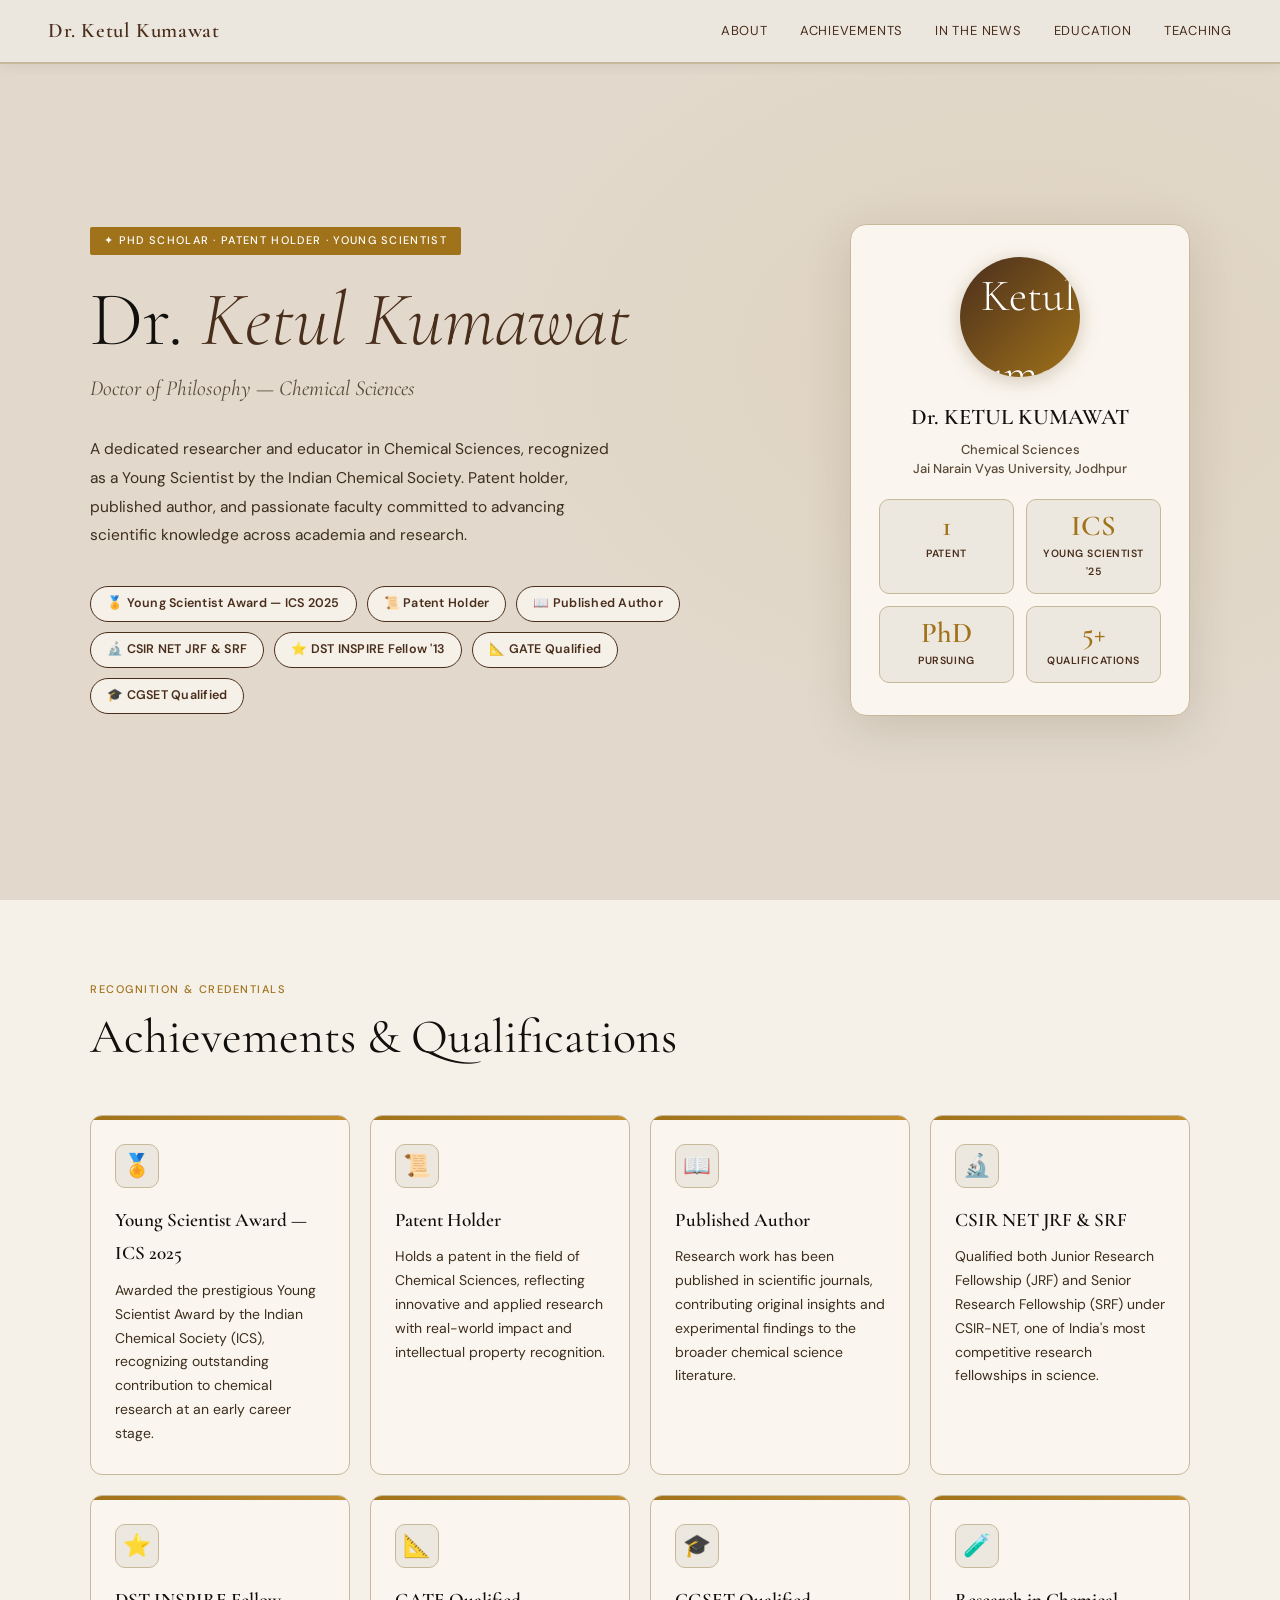
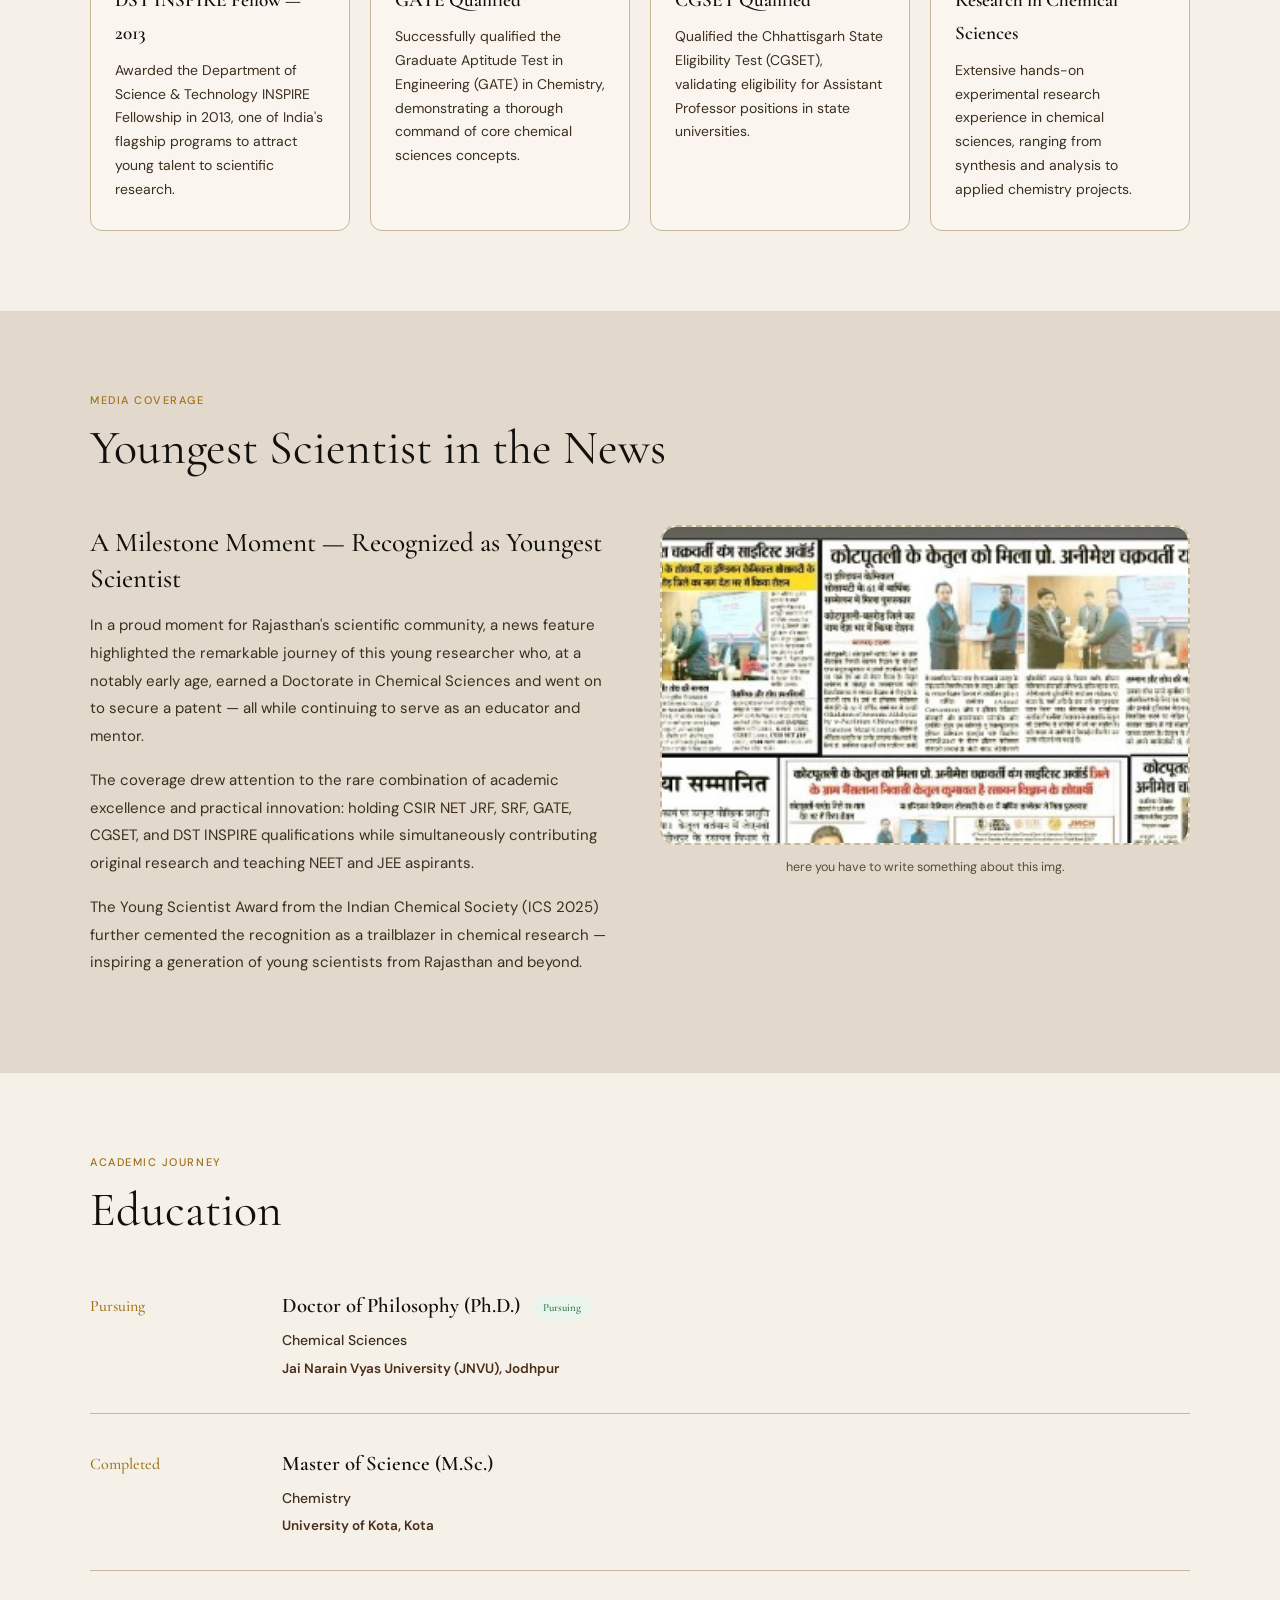
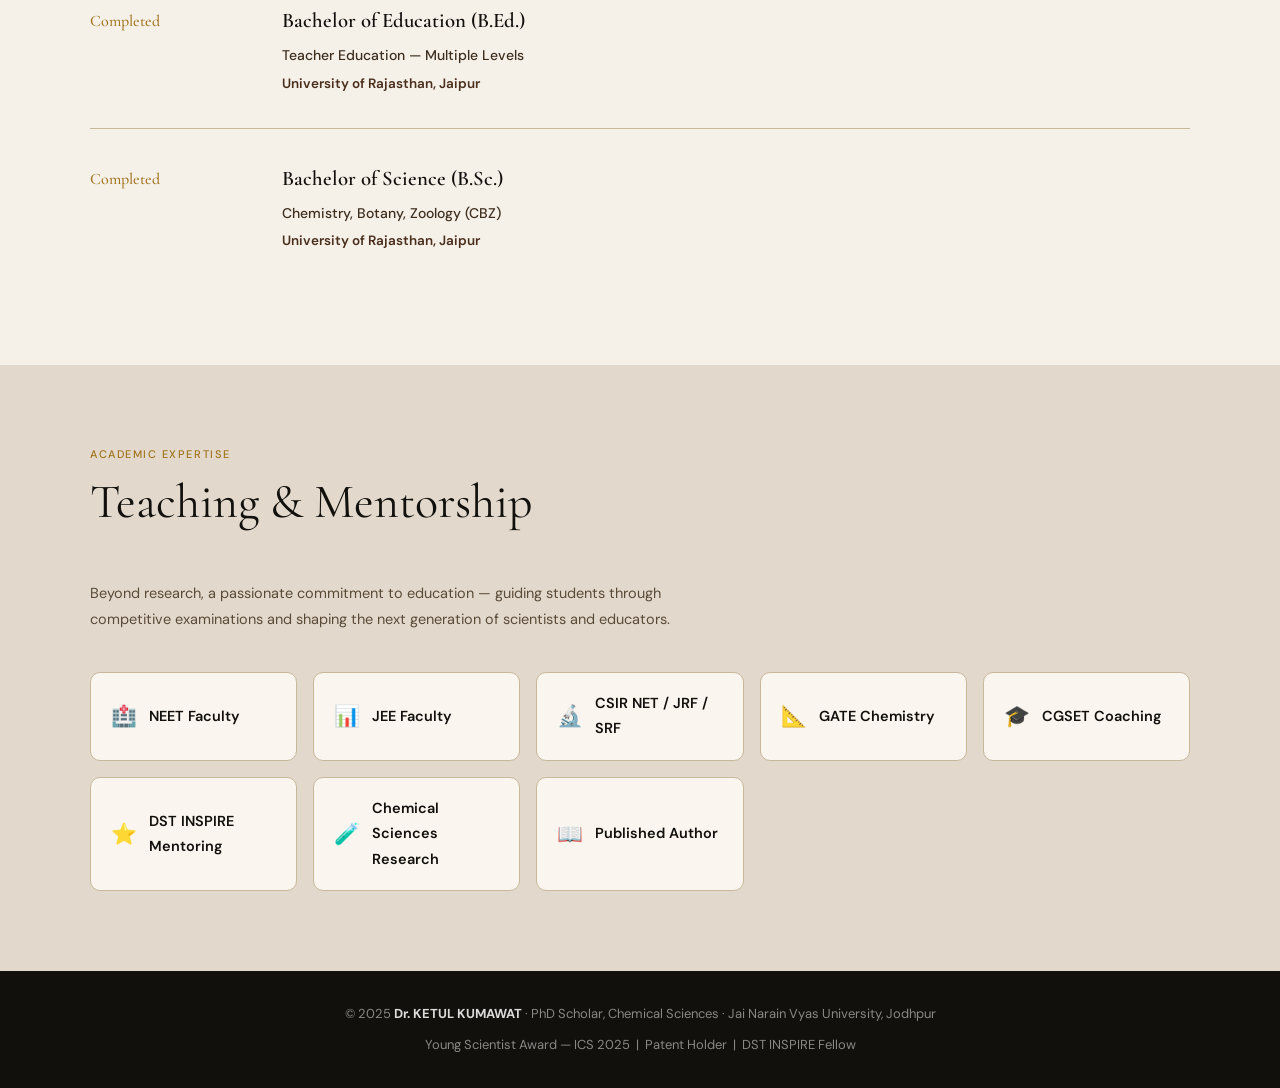
==== index.html @ 77e40ed6 "file name changed" ====
<!DOCTYPE html>
<html lang="en">

<head>
  <meta charset="UTF-8" />
  <meta name="viewport" content="width=device-width, initial-scale=1.0" />
  <title>Dr. — Chemical Sciences</title>
  <link
    href="https://fonts.googleapis.com/css2?family=Cormorant+Garamond:ital,wght@0,300;0,400;0,500;0,600;1,300;1,400&family=DM+Sans:wght@300;400;500&display=swap"
    rel="stylesheet" />

  <link rel="stylesheet" href="style.css" class="css">
</head>

<body>

  <!-- NAV -->
  <nav>
    <div class="nav-logo">Dr. Ketul Kumawat</div>
    <ul class="nav-links">
      <li><a href="#about">About</a></li>
      <li><a href="#achievements">Achievements</a></li>
      <li><a href="#news">In the News</a></li>
      <li><a href="#education">Education</a></li>
      <li><a href="#teaching">Teaching</a></li>
    </ul>
  </nav>

  <!-- HERO -->
  <section class="hero" id="about">
    <div class="hero-inner">
      <div class="hero-text">
        <div class="hero-tag">✦ PhD Scholar · Patent Holder · Young Scientist</div>
        <h1 class="hero-name">Dr. <em>Ketul Kumawat</em></h1>
        <p class="hero-title">Doctor of Philosophy — Chemical Sciences</p>
        <p class="hero-desc">
          A dedicated researcher and educator in Chemical Sciences, recognized as a Young Scientist by the Indian
          Chemical Society.
          Patent holder, published author, and passionate faculty committed to advancing scientific knowledge across
          academia and research.
        </p>
        <div class="hero-badges">
          <span class="badge">🏅 Young Scientist Award — ICS 2025</span>
          <span class="badge">📜 Patent Holder</span>
          <span class="badge">📖 Published Author</span>
          <span class="badge">🔬 CSIR NET JRF & SRF</span>
          <span class="badge">⭐ DST INSPIRE Fellow '13</span>
          <span class="badge">📐 GATE Qualified</span>
          <span class="badge">🎓 CGSET Qualified</span>
        </div>
      </div>
      <div class="hero-card">
        <div class="avatar">
          <img class="face"
            src="https://encrypted-tbn0.gstatic.com/images?q=tbn:ANd9GcQNVI7i08W32ofHFWlxA7TlrNa9ue1hjl65UQ&s"
            alt="Ketul kumawat">
        </div>
        <div class="card-name">Dr. KETUL KUMAWAT</div>
        <div class="card-sub">Chemical Sciences<br />Jai Narain Vyas University, Jodhpur</div>
        <div class="card-stats">
          <div class="stat-box">
            <div class="stat-num">1</div>
            <div class="stat-lbl">Patent</div>
          </div>
          <div class="stat-box">
            <div class="stat-num">ICS</div>
            <div class="stat-lbl">Young Scientist '25</div>
          </div>
          <div class="stat-box">
            <div class="stat-num">PhD</div>
            <div class="stat-lbl">Pursuing</div>
          </div>
          <div class="stat-box">
            <div class="stat-num">5+</div>
            <div class="stat-lbl">Qualifications</div>
          </div>
        </div>
      </div>
    </div>
  </section>

  <!-- ACHIEVEMENTS -->
  <section id="achievements">
    <div class="section-inner">
      <div class="section-label">Recognition & Credentials</div>
      <h2 class="section-title">Achievements & Qualifications</h2>
      <div class="achievements-grid">

        <div class="ach-card reveal">
          <div class="ach-icon">🏅</div>
          <div class="ach-title">Young Scientist Award — ICS 2025</div>
          <div class="ach-desc">Awarded the prestigious Young Scientist Award by the Indian Chemical Society (ICS),
            recognizing outstanding contribution to chemical research at an early career stage.</div>
        </div>

        <div class="ach-card reveal">
          <div class="ach-icon">📜</div>
          <div class="ach-title">Patent Holder</div>
          <div class="ach-desc">Holds a patent in the field of Chemical Sciences, reflecting innovative and applied
            research with real-world impact and intellectual property recognition.</div>
        </div>

        <div class="ach-card reveal">
          <div class="ach-icon">📖</div>
          <div class="ach-title">Published Author</div>
          <div class="ach-desc">Research work has been published in scientific journals, contributing original insights
            and experimental findings to the broader chemical science literature.</div>
        </div>

        <div class="ach-card reveal">
          <div class="ach-icon">🔬</div>
          <div class="ach-title">CSIR NET JRF & SRF</div>
          <div class="ach-desc">Qualified both Junior Research Fellowship (JRF) and Senior Research Fellowship (SRF)
            under CSIR-NET, one of India's most competitive research fellowships in science.</div>
        </div>

        <div class="ach-card reveal">
          <div class="ach-icon">⭐</div>
          <div class="ach-title">DST INSPIRE Fellow — 2013</div>
          <div class="ach-desc">Awarded the Department of Science & Technology INSPIRE Fellowship in 2013, one of
            India's flagship programs to attract young talent to scientific research.</div>
        </div>

        <div class="ach-card reveal">
          <div class="ach-icon">📐</div>
          <div class="ach-title">GATE Qualified</div>
          <div class="ach-desc">Successfully qualified the Graduate Aptitude Test in Engineering (GATE) in Chemistry,
            demonstrating a thorough command of core chemical sciences concepts.</div>
        </div>

        <div class="ach-card reveal">
          <div class="ach-icon">🎓</div>
          <div class="ach-title">CGSET Qualified</div>
          <div class="ach-desc">Qualified the Chhattisgarh State Eligibility Test (CGSET), validating eligibility for
            Assistant Professor positions in state universities.</div>
        </div>

        <div class="ach-card reveal">
          <div class="ach-icon">🧪</div>
          <div class="ach-title">Research in Chemical Sciences</div>
          <div class="ach-desc">Extensive hands-on experimental research experience in chemical sciences, ranging from
            synthesis and analysis to applied chemistry projects.</div>
        </div>

      </div>
    </div>
  </section>

  <!-- NEWS / AWARD IMAGE SECTION -->
  <section id="news">
    <div class="section-inner">
      <div class="section-label">Media Coverage</div>
      <h2 class="section-title">Youngest Scientist in the News</h2>
      <div class="news-block">
        <div class="news-text reveal">
          <h3>A Milestone Moment — Recognized as Youngest Scientist</h3>
          <p>
            In a proud moment for Rajasthan's scientific community, a news feature highlighted the remarkable journey of
            this young researcher who, at a notably early age, earned a Doctorate in Chemical Sciences and went on to
            secure a patent — all while continuing to serve as an educator and mentor.
          </p>
          <p>
            The coverage drew attention to the rare combination of academic excellence and practical innovation: holding
            CSIR NET JRF, SRF, GATE, CGSET, and DST INSPIRE qualifications while simultaneously contributing original
            research and teaching NEET and JEE aspirants.
          </p>
          <p>
            The Young Scientist Award from the Indian Chemical Society (ICS 2025) further cemented the recognition as a
            trailblazer in chemical research — inspiring a generation of young scientists from Rajasthan and beyond.
          </p>
        </div>
        <div>
          <!-- <div class="news-img-box reveal" id="newsImgBox" onclick="document.getElementById('newsImgInput').click()">
            <div class="upload-placeholder" id="uploadPlaceholder">
              <span class="upload-icon">🗞️</span>
              <p><strong>Click to upload newspaper / award photo</strong></p>
              <p style="margin-top:8px;">JPG, PNG or WebP · Max 10 MB</p>
            </div>
            <img id="newsImgPreview" src="" alt="Award news photo" style="display:none;" />
            <button class="remove-img-btn" id="removeImgBtn" onclick="removeImg(event)">✕</button>
          </div> -->


          <!-- <div class="news-img-box">
            <img src="ChatGPT Image Jun 6, 2026, 12_01_33 AM.png" alt="success">
          </div> -->


          <div class="news-img-box">
            <img id="newsImage" src="ketulsir.png" alt="success">
          </div>

          <div class="image-modal" id="imageModal">
            <span class="close-btn">&times;</span>
            <img id="modalImg" src="" alt="">
          </div>

          <p style="margin-top:12px; font-size:12.5px; color:var(--muted); text-align:center;">
            here you have to write something about this img.
          </p>
        </div>
      </div>
    </div>
  </section>

  <!-- EDUCATION -->
  <section id="education">
    <div class="section-inner">
      <div class="section-label">Academic Journey</div>
      <h2 class="section-title">Education</h2>
      <div class="edu-list">

        <div class="edu-item reveal">
          <div class="edu-year">Pursuing</div>
          <div>
            <div class="edu-degree">Doctor of Philosophy (Ph.D.) <span class="pursuing-tag">Pursuing</span></div>
            <div class="edu-field">Chemical Sciences</div>
            <div class="edu-univ">Jai Narain Vyas University (JNVU), Jodhpur</div>
          </div>
        </div>

        <div class="edu-item reveal">
          <div class="edu-year">Completed</div>
          <div>
            <div class="edu-degree">Master of Science (M.Sc.)</div>
            <div class="edu-field">Chemistry</div>
            <div class="edu-univ">University of Kota, Kota</div>
          </div>
        </div>

        <div class="edu-item reveal">
          <div class="edu-year">Completed</div>
          <div>
            <div class="edu-degree">Bachelor of Education (B.Ed.)</div>
            <div class="edu-field">Teacher Education — Multiple Levels</div>
            <div class="edu-univ">University of Rajasthan, Jaipur</div>
          </div>
        </div>

        <div class="edu-item reveal">
          <div class="edu-year">Completed</div>
          <div>
            <div class="edu-degree">Bachelor of Science (B.Sc.)</div>
            <div class="edu-field">Chemistry, Botany, Zoology (CBZ)</div>
            <div class="edu-univ">University of Rajasthan, Jaipur</div>
          </div>
        </div>

      </div>
    </div>
  </section>

  <!-- TEACHING -->
  <section id="teaching" style="background: var(--section-bg);">
    <div class="section-inner">
      <div class="section-label">Academic Expertise</div>
      <h2 class="section-title">Teaching & Mentorship</h2>
      <p style="color:var(--muted); max-width:600px; margin-bottom:40px; font-size:14.5px; line-height:1.8;">
        Beyond research, a passionate commitment to education — guiding students through competitive examinations and
        shaping the next generation of scientists and educators.
      </p>
      <div class="teach-grid">
        <div class="teach-pill reveal"><span>🏥</span> NEET Faculty</div>
        <div class="teach-pill reveal"><span>📊</span> JEE Faculty</div>
        <div class="teach-pill reveal"><span>🔬</span> CSIR NET / JRF / SRF</div>
        <div class="teach-pill reveal"><span>📐</span> GATE Chemistry</div>
        <div class="teach-pill reveal"><span>🎓</span> CGSET Coaching</div>
        <div class="teach-pill reveal"><span>⭐</span> DST INSPIRE Mentoring</div>
        <div class="teach-pill reveal"><span>🧪</span> Chemical Sciences Research</div>
        <div class="teach-pill reveal"><span>📖</span> Published Author</div>
      </div>
    </div>
  </section>

  <!-- FOOTER -->
  <footer>
    <p>© 2025 <strong>Dr. KETUL KUMAWAT</strong> · PhD Scholar, Chemical Sciences · Jai Narain Vyas University, Jodhpur
    </p>
    <p style="margin-top:8px;">Young Scientist Award — ICS 2025 &nbsp;|&nbsp; Patent Holder &nbsp;|&nbsp; DST INSPIRE
      Fellow</p>
  </footer>


  <!-- LinkedIn Floating Button -->
  <!-- <a href="www.linkedin.com/in/dr-ketul-kumawat" target="_blank" rel="noopener noreferrer"
    class="linkedin-fab" title="Connect on LinkedIn">
    <svg class="li-icon" xmlns="http://www.w3.org/2000/svg" viewBox="0 0 24 24" fill="currentColor">
      <path
        d="M20.447 20.452h-3.554v-5.569c0-1.328-.027-3.037-1.852-3.037-1.853 0-2.136 1.445-2.136 2.939v5.667H9.351V9h3.414v1.561h.046c.477-.9 1.637-1.85 3.37-1.85 3.601 0 4.267 2.37 4.267 5.455v6.286zM5.337 7.433a2.062 2.062 0 0 1-2.063-2.065 2.064 2.064 0 1 1 2.063 2.065zm1.782 13.019H3.555V9h3.564v11.452zM22.225 0H1.771C.792 0 0 .774 0 1.729v20.542C0 23.227.792 24 1.771 24h20.451C23.2 24 24 23.227 24 22.271V1.729C24 .774 23.2 0 22.222 0h.003z" />
    </svg>
    <span class="li-label">LinkedIn</span>
  </a> -->



  <script src="script.js"></script>
</body>

</html>
---- style.css ----
:root {
    --cream: #ede8df;
    --warm-white: #f5f0e8;
    --deep: #12100d;
    --brown: #4a2e1c;
    --gold: #a0721a;
    --gold-light: #c49030;
    --muted: #5a4a38;
    --border: #c8b89a;
    --section-bg: #e2d9cc;
    --card-bg: #faf6ef;
    --text-main: #1e1a14;
}

*,
*::before,
*::after {
    box-sizing: border-box;
    margin: 0;
    padding: 0;
}

html {
    scroll-behavior: smooth;
}

body {
    font-family: 'DM Sans', sans-serif;
    background: var(--warm-white);
    color: var(--text-main);
    font-size: 15.5px;
    line-height: 1.75;
}

/* ── NAV ── */
nav {
    position: fixed;
    top: 0;
    left: 0;
    right: 0;
    z-index: 100;
    background: rgba(237, 232, 223, 0.96);
    backdrop-filter: blur(12px);
    border-bottom: 2px solid var(--border);
    display: flex;
    align-items: center;
    justify-content: space-between;
    padding: 0 48px;
    height: 64px;
    box-shadow: 0 2px 12px rgba(60, 35, 10, 0.08);
}

.nav-logo {
    font-family: 'Cormorant Garamond', serif;
    font-size: 1.3rem;
    font-weight: 600;
    color: var(--brown);
    letter-spacing: 0.03em;
}

.nav-links {
    display: flex;
    gap: 32px;
    list-style: none;
}

.nav-links a {
    text-decoration: none;
    color: var(--brown);
    font-size: 13px;
    letter-spacing: 0.06em;
    text-transform: uppercase;
    /* font-weight: 600; */
    transition: color 0.2s;
}

.nav-links a:hover {
    color: var(--gold);
}

/* ── HERO ── */
.hero {
    min-height: 100vh;
    display: flex;
    align-items: center;
    padding: 100px 48px 60px;
    background: var(--cream);
    position: relative;
    overflow: hidden;
}

.hero::before {
    content: '';
    position: absolute;
    inset: 0;
    background: radial-gradient(ellipse 60% 60% at 80% 40%, rgba(184, 137, 42, 0.08) 0%, transparent 70%);
    pointer-events: none;
}

.hero-inner {
    max-width: 1100px;
    margin: 0 auto;
    display: grid;
    grid-template-columns: 1fr 340px;
    gap: 80px;
    align-items: center;
    width: 100%;
}

.hero-text {
    animation: fadeUp 0.9s ease both;
}

.hero-tag {
    display: inline-block;
    background: var(--gold);
    color: #fff;
    font-size: 11px;
    letter-spacing: 0.12em;
    text-transform: uppercase;
    font-weight: 500;
    padding: 4px 14px;
    border-radius: 2px;
    margin-bottom: 24px;
}

.hero-name {
    font-family: 'Cormorant Garamond', serif;
    font-size: clamp(3rem, 6vw, 5.5rem);
    font-weight: 300;
    line-height: 1.08;
    color: var(--deep);
    margin-bottom: 8px;
}

.hero-name em {
    font-style: italic;
    color: var(--brown);
}

.hero-title {
    font-family: 'Cormorant Garamond', serif;
    font-size: 1.35rem;
    font-weight: 400;
    color: var(--muted);
    margin-bottom: 28px;
    font-style: italic;
}

.hero-desc {
    font-size: 15.5px;
    color: #3d2e1e;
    max-width: 520px;
    line-height: 1.85;
    margin-bottom: 36px;
    font-weight: 400;
}

.hero-badges {
    display: flex;
    flex-wrap: wrap;
    gap: 10px;
}

.badge {
    border: 1.5px solid var(--brown);
    background: var(--warm-white);
    color: var(--brown);
    font-size: 12.5px;
    padding: 6px 16px;
    border-radius: 20px;
    font-weight: 600;
    letter-spacing: 0.02em;
}

.hero-card {
    animation: fadeUp 0.9s 0.15s ease both;
    background: var(--card-bg);
    border: 1.5px solid var(--border);
    border-radius: 16px;
    padding: 32px 28px;
    text-align: center;
    box-shadow: 0 12px 48px rgba(60, 35, 10, 0.14);
}

.avatar .face {
    width: 120px;
    height: 120px;
    border-radius: 50%;
    background: linear-gradient(135deg, var(--brown) 0%, var(--gold) 100%);
    display: flex;
    align-items: center;
    justify-content: center;
    margin: 0 auto 20px;
    font-family: 'Cormorant Garamond', serif;
    font-size: 2.8rem;
    color: #fff;
    font-weight: 300;
    box-shadow: 0 4px 20px rgba(100, 60, 20, 0.25);
    /* transition: all 0.2s ease-in-out; */
}

/* .face:hover{
    transform: scale(1.02);
} */

.card-name {
    font-family: 'Cormorant Garamond', serif;
    font-size: 1.4rem;
    font-weight: 600;
    color: var(--deep);
    margin-bottom: 4px;
}

.card-sub {
    font-size: 13px;
    color: var(--muted);
    margin-bottom: 20px;
    line-height: 1.5;
    font-weight: 500;
}

.card-stats {
    display: grid;
    grid-template-columns: 1fr 1fr;
    gap: 12px;
    text-align: center;
}

.stat-box {
    background: var(--cream);
    border-radius: 10px;
    padding: 12px 8px;
    border: 1px solid var(--border);
}

.stat-num {
    font-family: 'Cormorant Garamond', serif;
    font-size: 1.8rem;
    font-weight: 600;
    color: var(--gold);
    line-height: 1;
}

.stat-lbl {
    font-size: 10.5px;
    color: var(--brown);
    text-transform: uppercase;
    letter-spacing: 0.05em;
    margin-top: 4px;
    font-weight: 600;
}

/* ── SECTIONS ── */
section {
    padding: 80px 48px;
}

section:nth-child(even) {
    background: var(--section-bg);
}

.section-inner {
    max-width: 1100px;
    margin: 0 auto;
}

.section-label {
    font-size: 11px;
    letter-spacing: 0.14em;
    text-transform: uppercase;
    color: var(--gold);
    font-weight: 500;
    margin-bottom: 10px;
}

.section-title {
    font-family: 'Cormorant Garamond', serif;
    font-size: clamp(2rem, 4vw, 3rem);
    font-weight: 400;
    color: var(--deep);
    margin-bottom: 48px;
    line-height: 1.2;
}

/* ── ACHIEVEMENTS GRID ── */
.achievements-grid {
    display: grid;
    grid-template-columns: repeat(auto-fill, minmax(260px, 1fr));
    gap: 20px;
}

.ach-card {
    background: var(--card-bg);
    border: 1.5px solid var(--border);
    border-radius: 12px;
    padding: 28px 24px;
    transition: transform 0.25s, box-shadow 0.25s;
    position: relative;
    overflow: hidden;
}

.ach-card::before {
    content: '';
    position: absolute;
    top: 0;
    left: 0;
    right: 0;
    height: 4px;
    background: linear-gradient(90deg, var(--gold), var(--gold-light));
}

.ach-card:hover {
    transform: translateY(-4px);
    box-shadow: 0 16px 40px rgba(60, 35, 10, 0.15);
}

.ach-icon {
    width: 44px;
    height: 44px;
    background: var(--cream);
    border-radius: 10px;
    display: flex;
    align-items: center;
    justify-content: center;
    font-size: 1.4rem;
    margin-bottom: 16px;
    border: 1px solid var(--border);
}

.ach-title {
    font-family: 'Cormorant Garamond', serif;
    font-size: 1.2rem;
    font-weight: 600;
    color: var(--deep);
    margin-bottom: 8px;
}

.ach-desc {
    font-size: 14px;
    color: #3d2e1e;
    line-height: 1.7;
    font-weight: 400;
}

/* ── NEWS / AWARD SECTION ── */
.news-block {
    display: grid;
    grid-template-columns: 1fr 1fr;
    gap: 40px;
    align-items: start;
}

.news-text h3 {
    font-family: 'Cormorant Garamond', serif;
    font-size: 1.7rem;
    font-weight: 500;
    color: var(--deep);
    margin-bottom: 16px;
    line-height: 1.3;
}

.news-text p {
    color: #3d2e1e;
    font-size: 15px;
    line-height: 1.85;
    margin-bottom: 16px;
    font-weight: 400;
}

.news-img-box {
    background: var(--cream);
    border: 2px dashed var(--border);
    border-radius: 16px;
    min-height: 320px;
    display: flex;
    flex-direction: column;
    align-items: center;
    justify-content: center;
    gap: 16px;
    cursor: pointer;
    transition: border-color 0.2s, background 0.2s;
    position: relative;
    overflow: hidden;
}

.news-img-box:hover {
    border-color: var(--gold);
    background: #f5ede0;
}

/* 
.news-img-box img {
    width: 100%;
    height: 100%;
    object-fit: cover;
    position: absolute;
    inset: 0;
    border-radius: 14px;
} */



.news-img-box img {
    width: 100%;
    height: 100%;
    object-fit: cover;
    position: absolute;
    inset: 0;
    border-radius: 14px;
    cursor: pointer;
    transition: transform 0.3s ease;
}

.news-img-box img:hover {
    transform: scale(1.03);
}

.image-modal {
    position: fixed;
    inset: 0;
    background: rgba(0, 0, 0, 0.9);
    display: flex;
    justify-content: center;
    align-items: center;
    opacity: 0;
    visibility: hidden;
    transition: all 0.4s ease;
    z-index: 1000;
}

.image-modal.active {
    opacity: 1;
    visibility: visible;
}

.image-modal img {
    max-width: 90%;
    max-height: 90%;
    transform: scale(0.7);
    transition: transform 0.4s ease;
}

.image-modal.active img {
    transform: scale(1);
}

.close-btn {
    position: absolute;
    top: 20px;
    right: 30px;
    color: white;
    font-size: 40px;
    cursor: pointer;
}






.upload-placeholder {
    text-align: center;
    padding: 32px;
    pointer-events: none;
}

.upload-icon {
    font-size: 2.5rem;
    margin-bottom: 12px;
    display: block;
}

.upload-placeholder p {
    font-size: 13.5px;
    color: var(--muted);
}

.upload-placeholder strong {
    color: var(--brown);
    font-weight: 500;
}

#newsImgInput {
    display: none;
}

.upload-btn {
    background: var(--gold);
    color: #fff;
    border: none;
    padding: 10px 24px;
    border-radius: 6px;
    font-size: 13px;
    font-family: 'DM Sans', sans-serif;
    font-weight: 500;
    cursor: pointer;
    transition: background 0.2s;
    position: relative;
    z-index: 2;
}

.upload-btn:hover {
    background: var(--brown);
}

.remove-img-btn {
    position: absolute;
    top: 12px;
    right: 12px;
    background: rgba(0, 0, 0, 0.5);
    color: #fff;
    border: none;
    width: 32px;
    height: 32px;
    border-radius: 50%;
    font-size: 1rem;
    cursor: pointer;
    display: none;
    align-items: center;
    justify-content: center;
    z-index: 3;
}

/* ── EDUCATION ── */
.edu-list {
    display: flex;
    flex-direction: column;
    gap: 0;
}

.edu-item {
    display: grid;
    grid-template-columns: 160px 1fr;
    gap: 32px;
    padding: 32px 0;
    border-bottom: 1px solid var(--border);
    align-items: start;
}

.edu-item:first-child {
    padding-top: 0;
}

.edu-item:last-child {
    border-bottom: none;
}

.edu-year {
    font-family: 'Cormorant Garamond', serif;
    font-size: 1rem;
    color: var(--gold);
    font-weight: 500;
    padding-top: 4px;
}

.edu-degree {
    font-family: 'Cormorant Garamond', serif;
    font-size: 1.3rem;
    font-weight: 600;
    color: var(--deep);
    margin-bottom: 4px;
}

.edu-field {
    font-size: 14px;
    color: #3d2e1e;
    margin-bottom: 4px;
    font-weight: 500;
}

.edu-univ {
    font-size: 13.5px;
    color: var(--brown);
    font-weight: 600;
}

.pursuing-tag {
    display: inline-block;
    background: #e8f4ec;
    color: #2d6a3f;
    font-size: 11px;
    padding: 2px 10px;
    border-radius: 20px;
    font-weight: 500;
    margin-left: 8px;
    vertical-align: middle;
}

/* ── TEACHING ── */
.teach-grid {
    display: grid;
    grid-template-columns: repeat(auto-fill, minmax(200px, 1fr));
    gap: 16px;
}

.teach-pill {
    background: var(--card-bg);
    border: 1.5px solid var(--border);
    border-radius: 10px;
    padding: 18px 20px;
    display: flex;
    align-items: center;
    gap: 12px;
    font-size: 14.5px;
    color: var(--deep);
    font-weight: 600;
    transition: border-color 0.2s, box-shadow 0.2s;
}

.teach-pill:hover {
    border-color: var(--gold);
    box-shadow: 0 4px 16px rgba(100, 60, 20, 0.1);
}

.teach-pill span {
    font-size: 1.3rem;
}

/* ── FOOTER ── */
footer {
    background: var(--deep);
    color: rgba(255, 255, 255, 0.5);
    text-align: center;
    padding: 32px 48px;
    font-size: 13px;
}

footer strong {
    color: rgba(255, 255, 255, 0.85);
}

/* ── ANIMATIONS ── */
@keyframes fadeUp {
    from {
        opacity: 0;
        transform: translateY(24px);
    }

    to {
        opacity: 1;
        transform: translateY(0);
    }
}

.reveal {
    opacity: 0;
    transform: translateY(20px);
    transition: opacity 0.6s ease, transform 0.6s ease;
}

.reveal.visible {
    opacity: 1;
    transform: translateY(0);
}

/* ── RESPONSIVE ── */
@media (max-width: 768px) {
    nav {
        padding: 0 20px;
    }

    .nav-links {
        display: none;
    }

    .hero {
        padding: 90px 20px 48px;
    }

    .hero-inner {
        grid-template-columns: 1fr;
        gap: 40px;
    }

    .hero-card {
        max-width: 340px;
    }

    section {
        padding: 60px 20px;
    }

    .news-block {
        grid-template-columns: 1fr;
    }

    .edu-item {
        grid-template-columns: 1fr;
        gap: 8px;
    }
}


.linkedin-fab {
    position: fixed;
    bottom: 32px;
    right: 32px;
    z-index: 999;
    display: flex;
    align-items: center;
    gap: 10px;
    background: #0a66c2;
    color: #fff;
    text-decoration: none;
    padding: 12px 20px 12px 14px;
    border-radius: 50px;
    font-family: 'DM Sans', sans-serif;
    font-size: 14px;
    font-weight: 600;
    letter-spacing: 0.02em;
    box-shadow: 0 4px 20px rgba(10, 102, 194, 0.45), 0 2px 8px rgba(0, 0, 0, 0.18);
    transition: transform 0.22s ease, box-shadow 0.22s ease, background 0.2s;
    overflow: hidden;
}

.linkedin-fab::before {
    content: '';
    position: absolute;
    inset: 0;
    background: linear-gradient(135deg, rgba(255, 255, 255, 0.12) 0%, transparent 60%);
    pointer-events: none;
}

.linkedin-fab:hover {
    transform: translateY(-3px) scale(1.04);
    box-shadow: 0 8px 28px rgba(10, 102, 194, 0.55), 0 4px 12px rgba(0, 0, 0, 0.2);
    background: #0958a8;
}

.linkedin-fab:active {
    transform: translateY(0) scale(0.98);
}

.li-icon {
    width: 20px;
    height: 20px;
    flex-shrink: 0;
}

.li-label {
    white-space: nowrap;
}

/* Mobile — bottom center, full-width feel */
@media (max-width: 768px) {
    .linkedin-fab {
        bottom: 20px;
        right: 50%;
        transform: translateX(50%);
        padding: 13px 28px 13px 20px;
        font-size: 15px;
        border-radius: 50px;
        box-shadow: 0 4px 24px rgba(10, 102, 194, 0.5), 0 2px 8px rgba(0, 0, 0, 0.2);
    }

    .linkedin-fab:hover {
        transform: translateX(50%) translateY(-2px);
    }

    .linkedin-fab:active {
        transform: translateX(50%) scale(0.97);
    }

    .li-icon {
        width: 22px;
        height: 22px;
    }
}
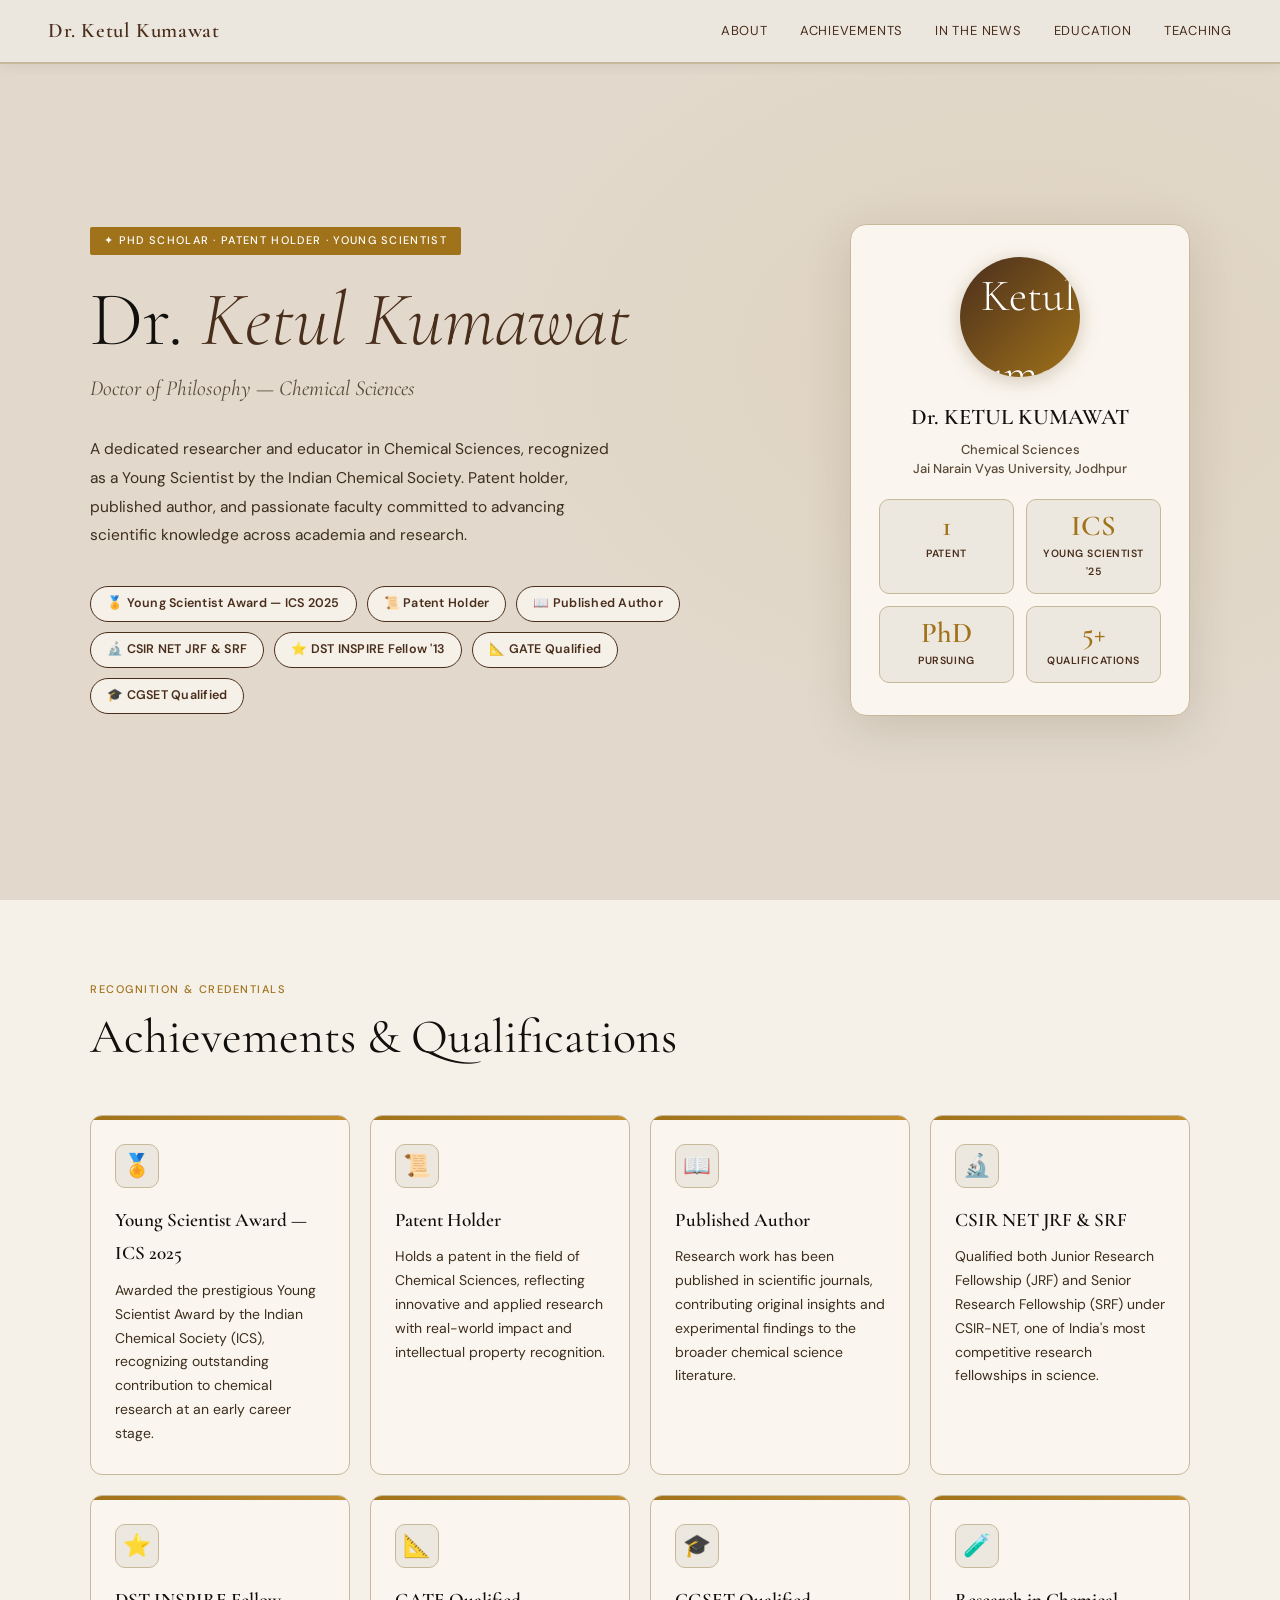
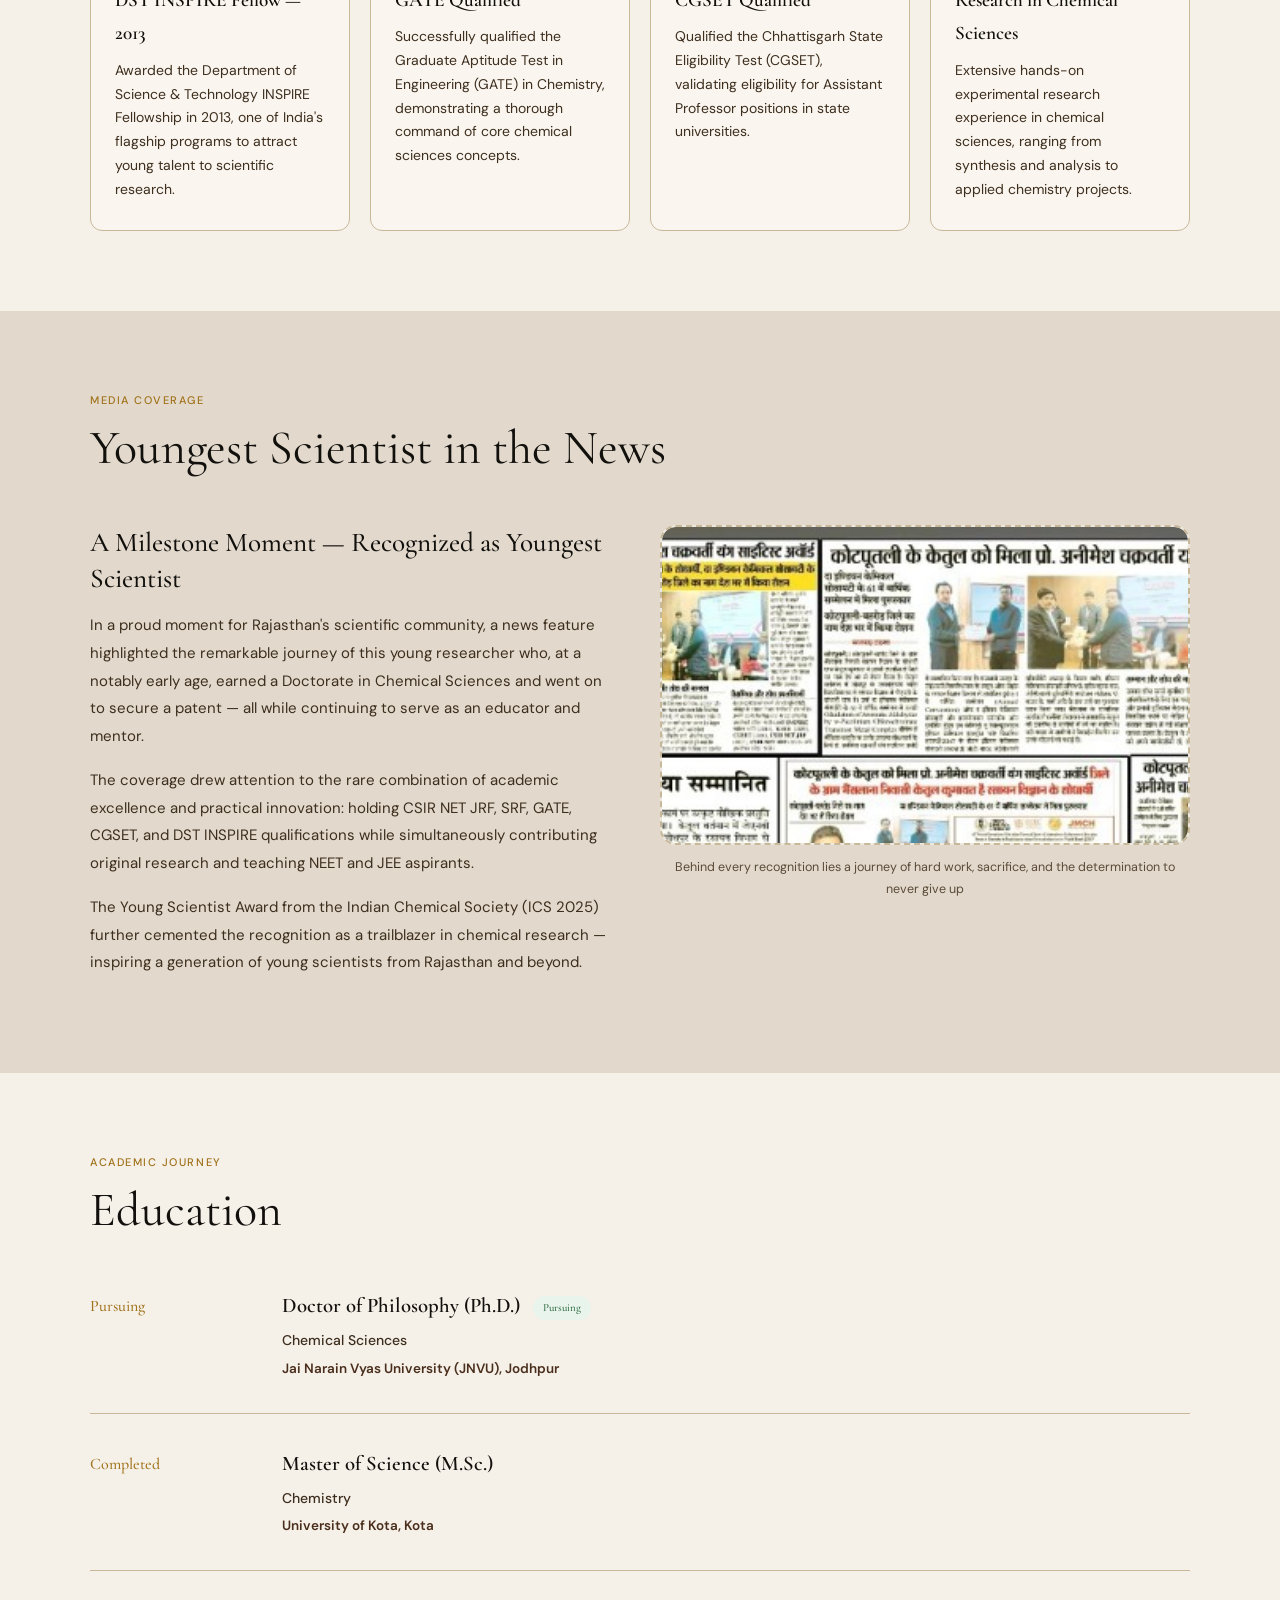
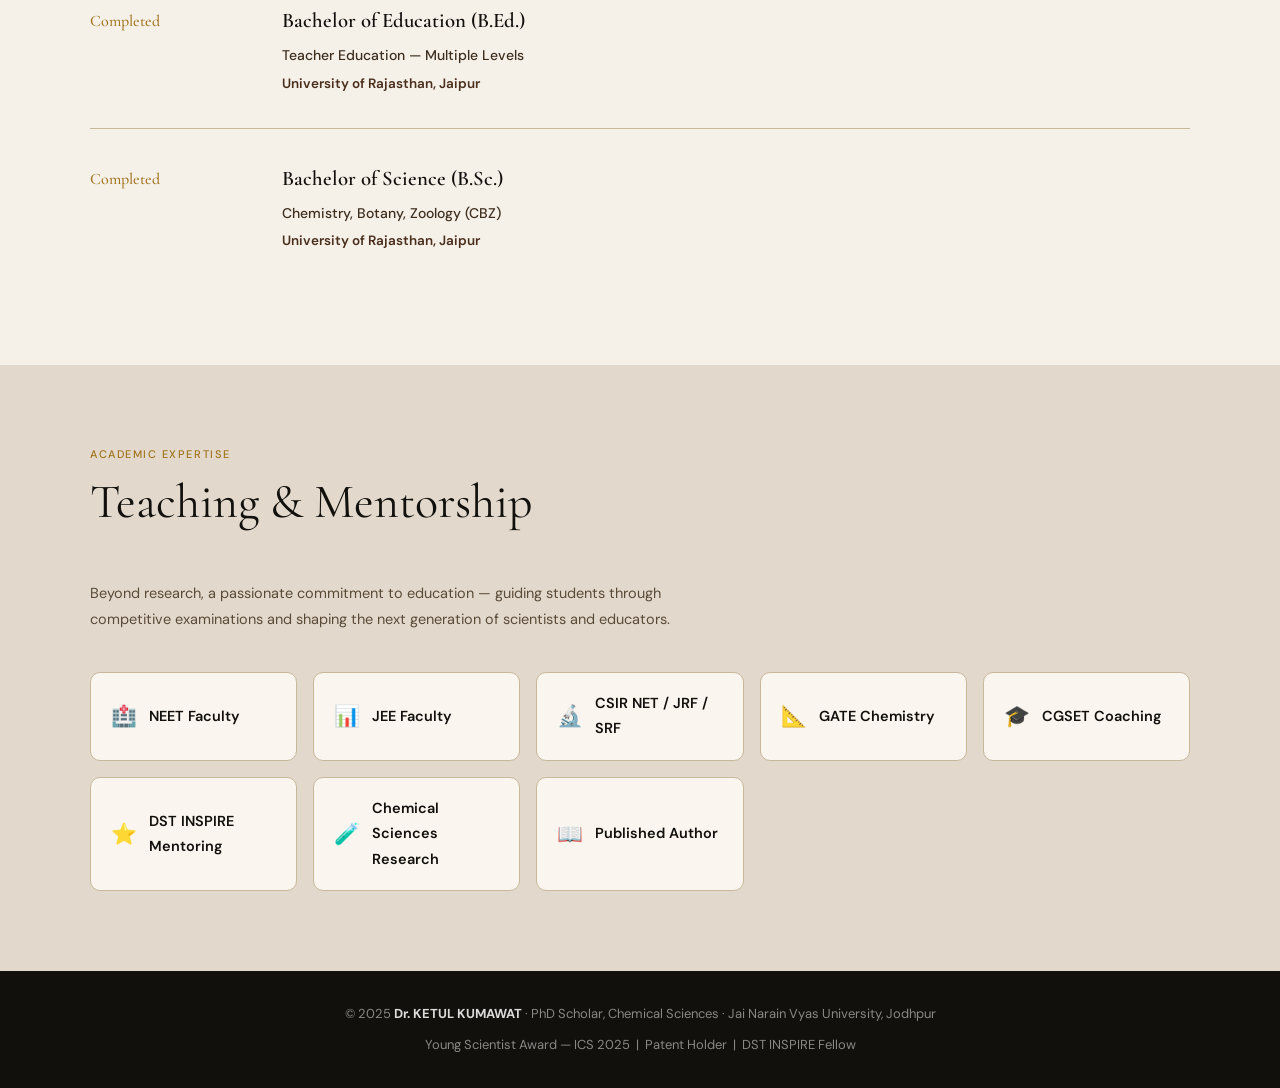
==== commit f43346a2: "text changed" ====
--- a/index.html
+++ b/index.html
@@ -4,7 +4,7 @@
 <head>
   <meta charset="UTF-8" />
   <meta name="viewport" content="width=device-width, initial-scale=1.0" />
-  <title>Dr. — Chemical Sciences</title>
+  <title>Dr. - KETUL KUMAWAT</title>
   <link
     href="https://fonts.googleapis.com/css2?family=Cormorant+Garamond:ital,wght@0,300;0,400;0,500;0,600;1,300;1,400&family=DM+Sans:wght@300;400;500&display=swap"
     rel="stylesheet" />
@@ -196,7 +196,7 @@
           </div>
 
           <p style="margin-top:12px; font-size:12.5px; color:var(--muted); text-align:center;">
-            here you have to write something about this img.
+            Behind every recognition lies a journey of hard work, sacrifice, and the determination to never give up
           </p>
         </div>
       </div>
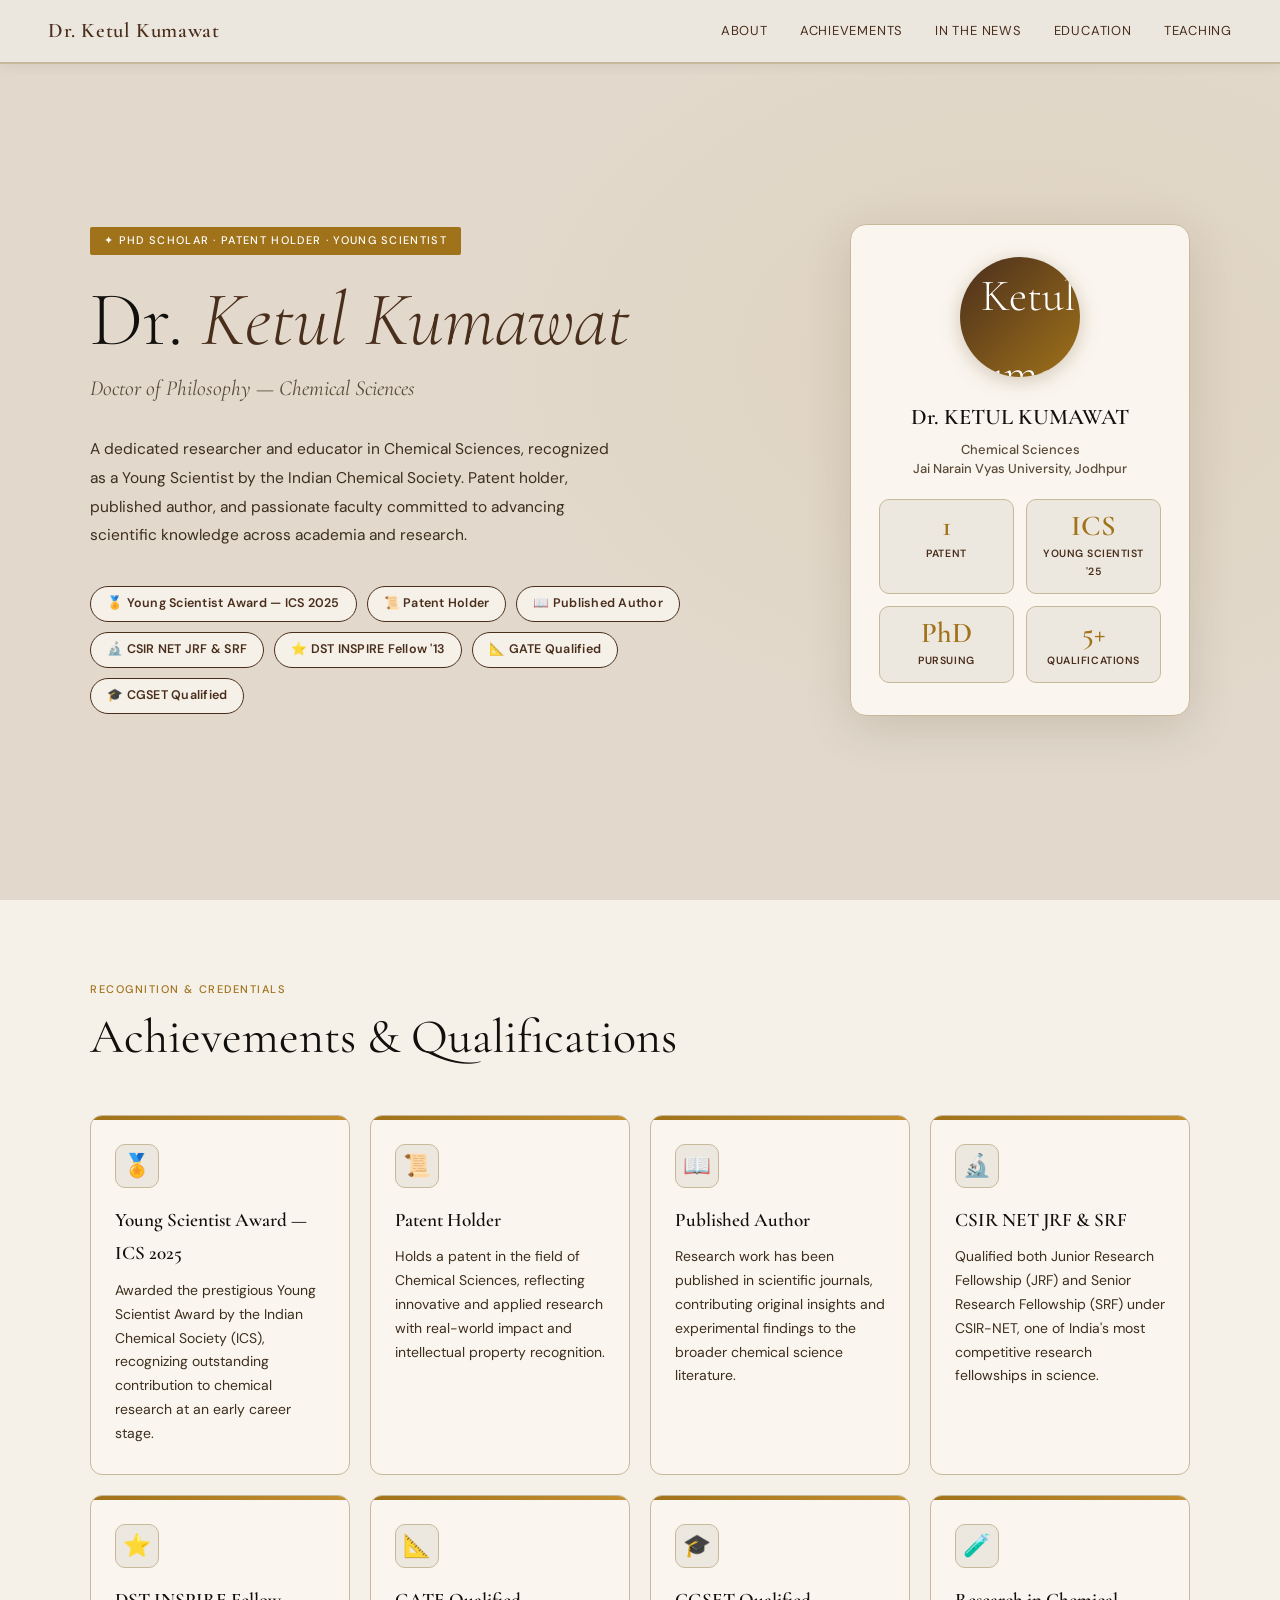
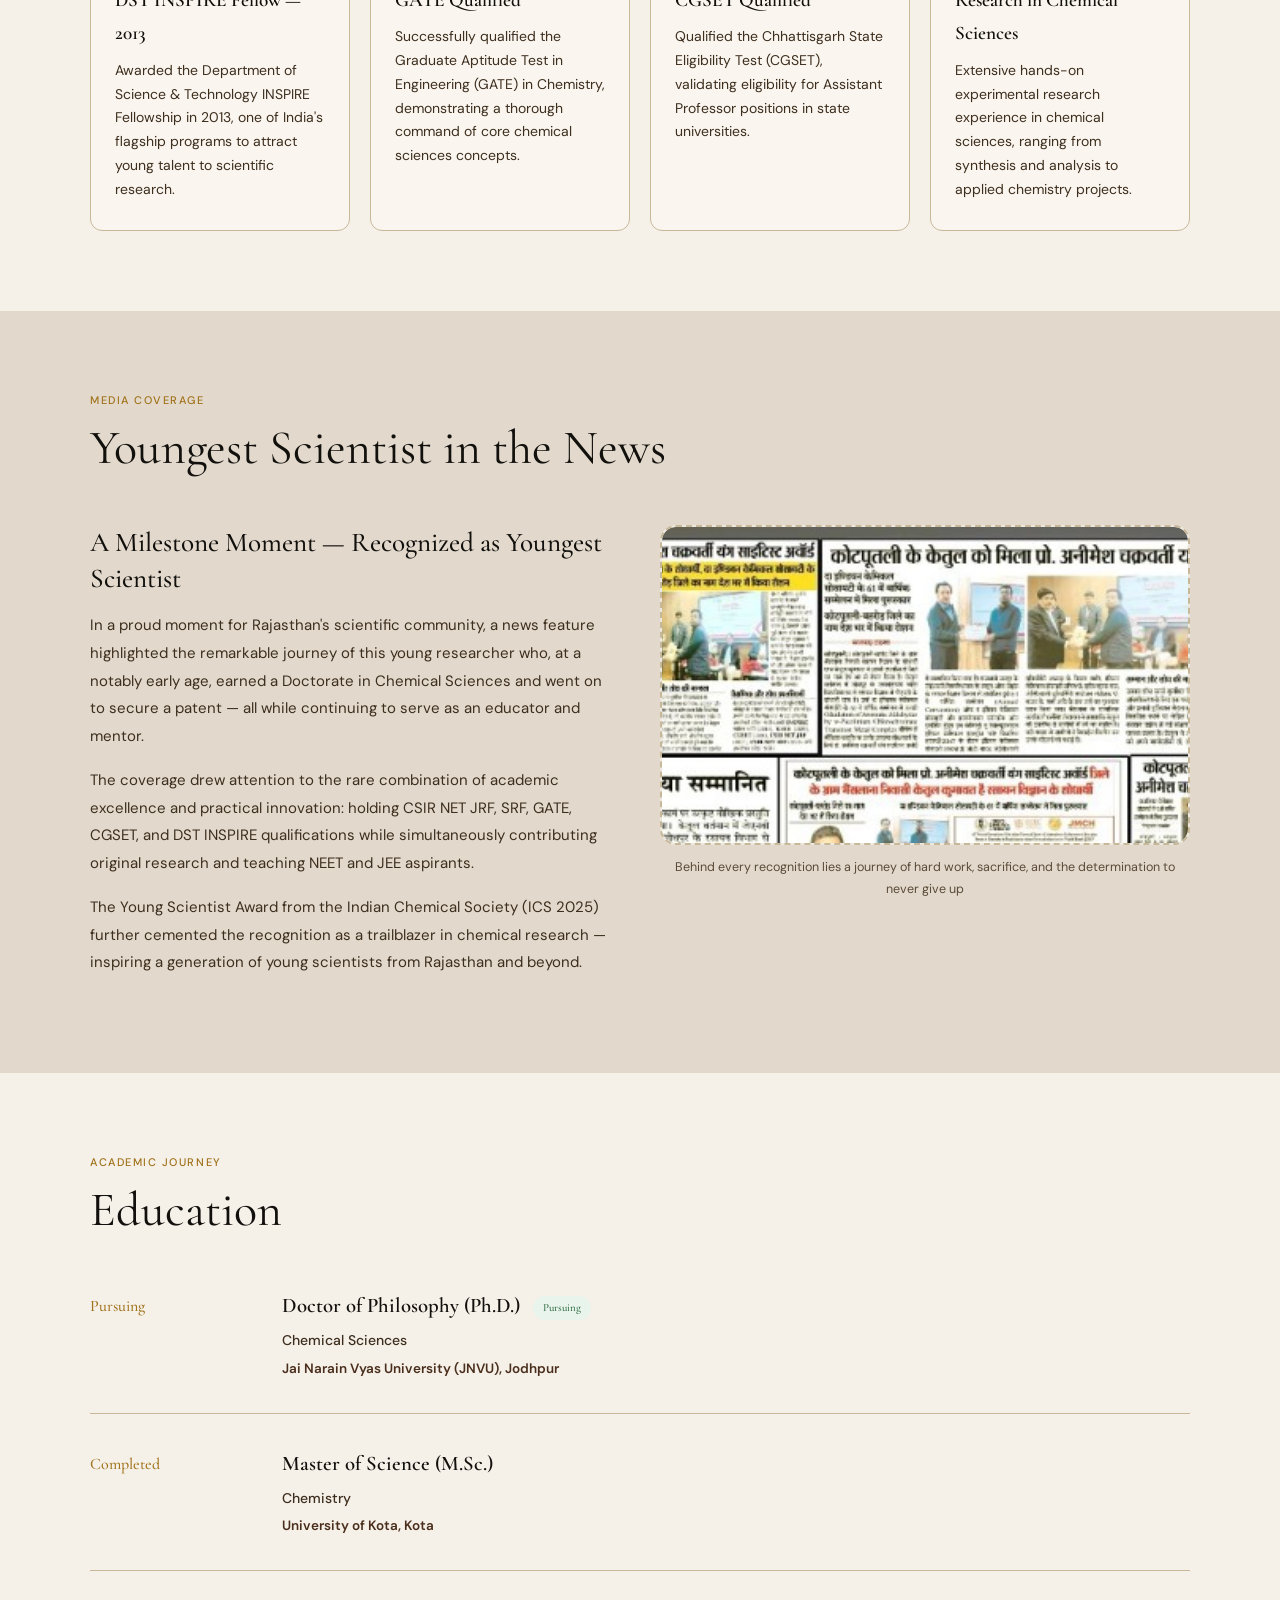
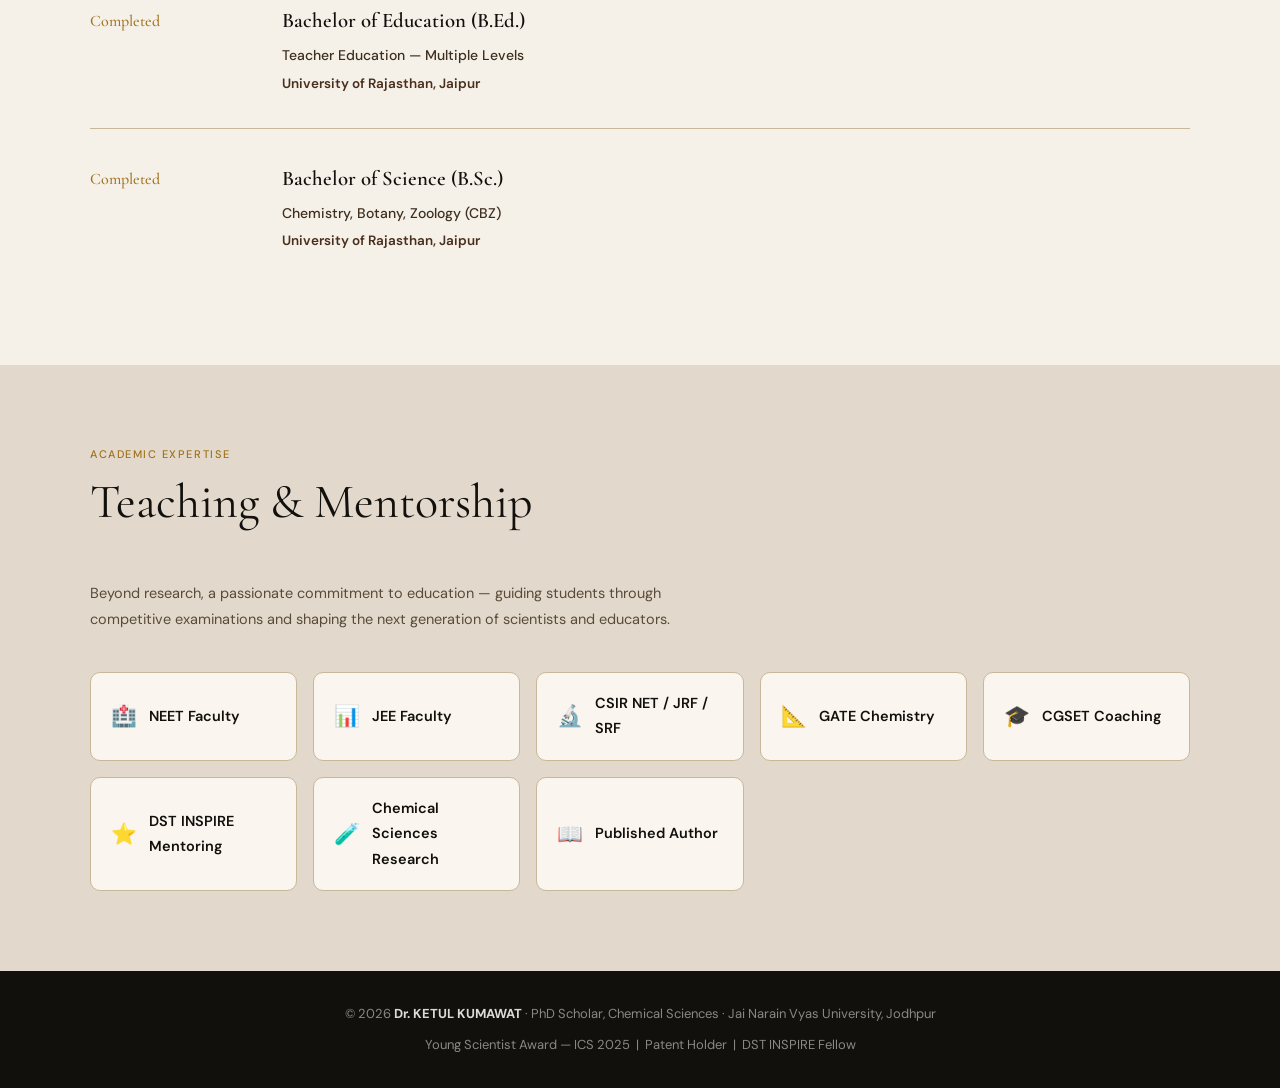
==== commit 49e5847b: "footer" ====
--- a/index.html
+++ b/index.html
@@ -274,7 +274,7 @@
 
   <!-- FOOTER -->
   <footer>
-    <p>© 2025 <strong>Dr. KETUL KUMAWAT</strong> · PhD Scholar, Chemical Sciences · Jai Narain Vyas University, Jodhpur
+    <p>© 2026 <strong>Dr. KETUL KUMAWAT</strong> · PhD Scholar, Chemical Sciences · Jai Narain Vyas University, Jodhpur
     </p>
     <p style="margin-top:8px;">Young Scientist Award — ICS 2025 &nbsp;|&nbsp; Patent Holder &nbsp;|&nbsp; DST INSPIRE
       Fellow</p>
